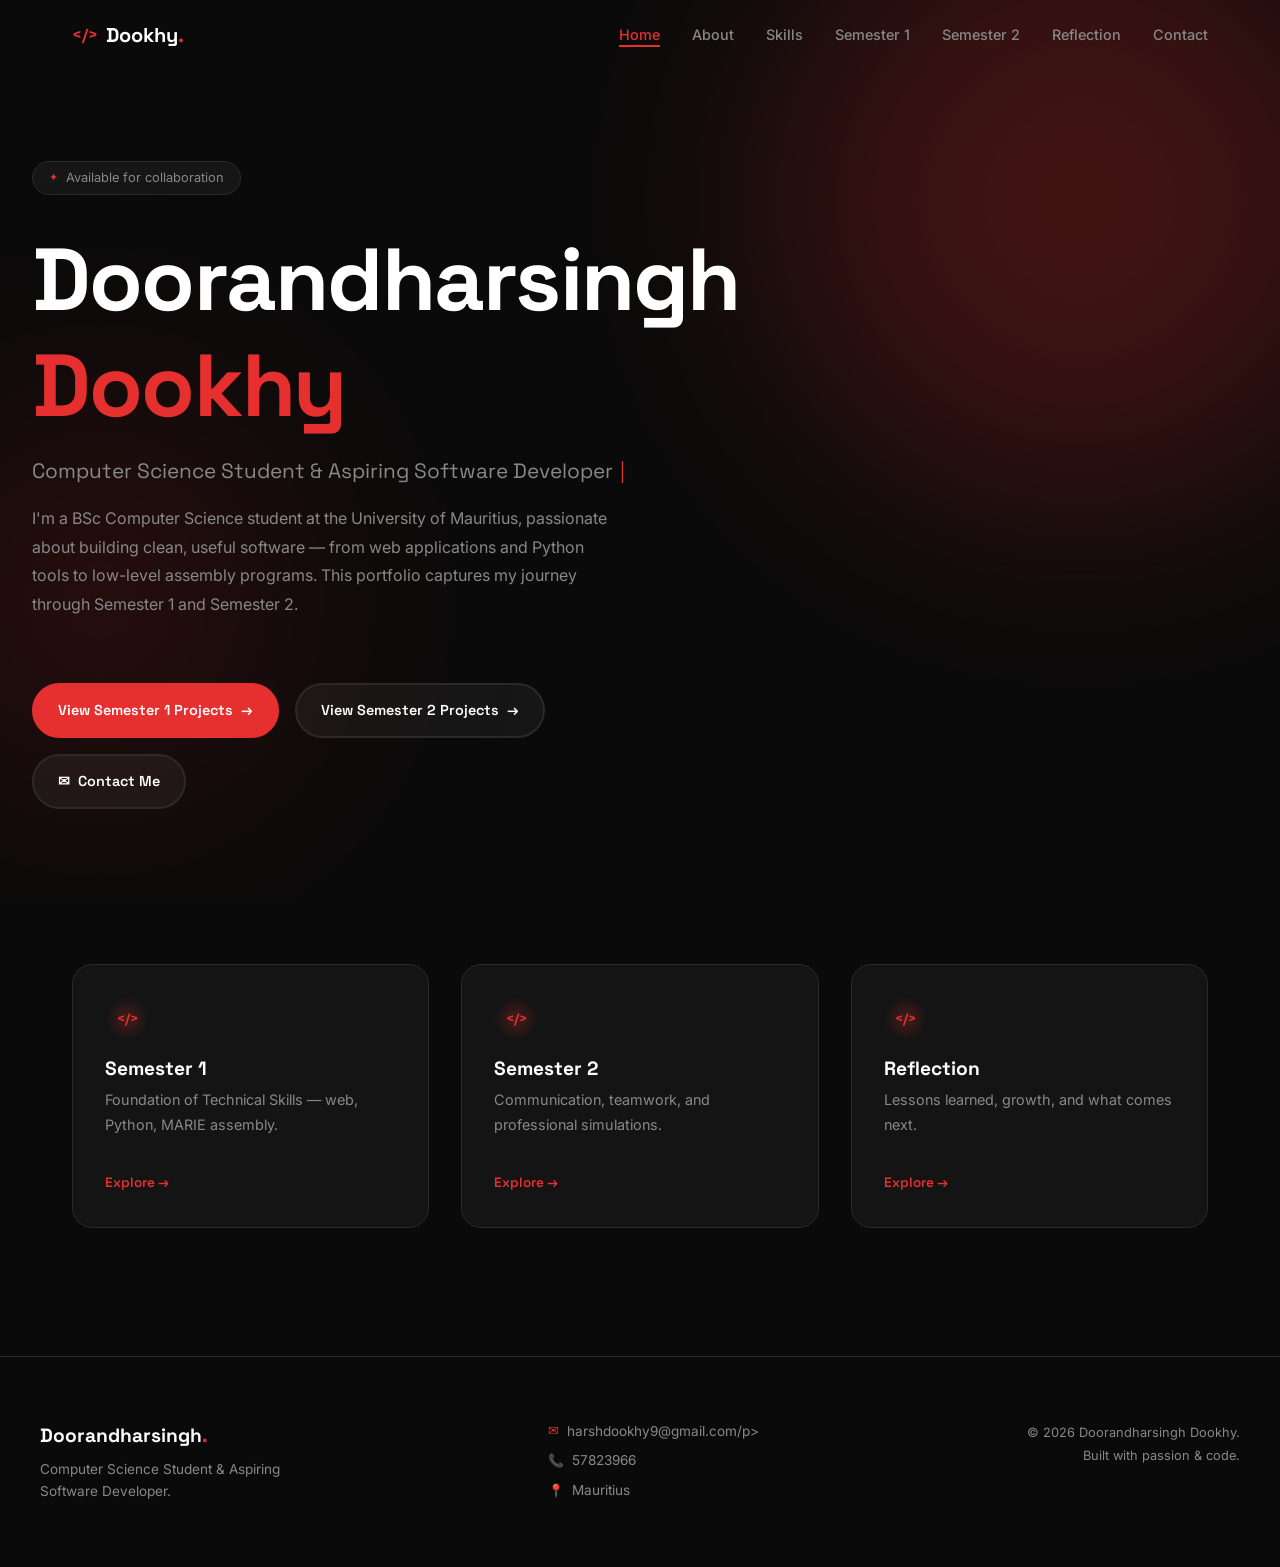
==== index.html @ b3128bc1 "First upload" ====
<!DOCTYPE html>
<!--
  ============================================================
  FILE: index.html
  PURPOSE: The homepage of Harshil Dookhy's e-portfolio.
  This is a MULTI-PAGE site — this file is only the homepage.
  Other pages (About, Skills, Semester 1, etc.) will be
  separate .html files linked from the navigation bar.

  STRUCTURE OVERVIEW:
  1. <head>       — metadata, font imports, CSS link
  2. <header>     — sticky navigation bar
  3. <main>
       ├── #hero        — big intro section with name + buttons
       └── #cards       — the 3 clickable overview cards
  4. <footer>     — contact info + copyright
  5. <script>     — links to our external JS file
  ============================================================
-->
<html lang="en">

<head>
  <!-- 
    CHARSET & VIEWPORT
    - charset="UTF-8"  → allows all characters (accents, symbols, etc.)
    - viewport meta    → makes the site scale correctly on phones/tablets
                         (without this, mobile browsers zoom way out)
  -->
  <meta charset="UTF-8" />
  <meta name="viewport" content="width=device-width, initial-scale=1.0" />

  <!-- Tab title shown in the browser tab -->
  <title>Doorandharsingh Dookhy — Portfolio</title>

  <!--
    GOOGLE FONTS
    We import two fonts:
    - "Space Grotesk"  → used for headings (techy, modern feel)
    - "Inter"          → used for body text (clean, readable)
    The `display=swap` parameter means the browser shows fallback
    text immediately, then swaps to our font when it loads (no blank flash).
  -->
  <link
    href="https://fonts.googleapis.com/css2?family=Space+Grotesk:wght@400;600;700&family=Inter:wght@400;500&display=swap"
    rel="stylesheet" />

  <!--
    EXTERNAL CSS
    All visual styling lives in style.css. Keeping it separate from HTML
    makes both files shorter and easier to maintain.
  -->
  <link rel="stylesheet" href="style.css" />
</head>

<body>

  <!-- =====================================================
    NAVIGATION BAR
    - <header> wraps the whole top bar.
    - class="scrolled" is toggled by JS when the user scrolls down,
      which adds a semi-transparent background (see style.css + script.js).
    - <nav> holds the logo on the left and menu links on the right.
    - The hamburger button (#hamburger) is hidden on desktop;
      on mobile it shows as 3 lines and opens the mobile menu.
  ====================================================== -->
  <header id="navbar">
    <nav class="nav-container">

      <!-- LOGO — clicking it returns to the homepage -->
      <a href="index.html" class="logo">
        <!-- The </> icon is written in HTML as text using a <span> -->
        <span class="logo-icon">&lt;/&gt;</span>
        <span class="logo-text">Dookhy<span class="logo-dot">.</span></span>
      </a>

      <!--
        DESKTOP MENU
        These links will navigate to other pages of the site.
        The page currently active gets class="active" so it's highlighted.
      -->
      <ul class="nav-links" id="navLinks">
        <li><a href="index.html" class="active">Home</a></li>
        <li><a href="about.html">About</a></li>
        <li><a href="skills.html">Skills</a></li>
        <li><a href="semester1.html">Semester 1</a></li>
        <li><a href="semester2.html">Semester 2</a></li>
        <li><a href="reflection.html">Reflection</a></li>
        <li><a href="contact.html">Contact</a></li>
      </ul>

      <!--
        HAMBURGER BUTTON (mobile only)
        Three <span> elements create the three horizontal lines.
        JS toggles the class "open" on this button AND on #navLinks
        to show/hide the mobile menu.
      -->
      <button class="hamburger" id="hamburger" aria-label="Toggle navigation">
        <span></span>
        <span></span>
        <span></span>
      </button>

    </nav>
  </header>
  <!-- END NAVIGATION BAR -->


  <!-- =====================================================
    MAIN CONTENT
    Everything between <main> tags is the page body.
  ====================================================== -->
  <main>

    <!-- ---------------------------------------------------
      HERO SECTION
      The "hero" is the first big section visitors see.
      It contains:
        • A small badge ("Available for collaboration")
        • The name headline
        • A subtitle
        • A short paragraph
        • Three call-to-action buttons

      Each child element has class "fade-in" which starts
      invisible and slides up on page load (see CSS keyframes).
      The "delay-N" classes stagger the animations so elements
      appear one after another instead of all at once.
    ---------------------------------------------------- -->
    <section id="hero">

      <!-- 
        ANIMATED BACKGROUND BLOBS
        These are purely decorative <div>s positioned behind the text.
        CSS animates them slowly drifting (see .blob keyframe in CSS).
        They create the glowing red ambient light effect.
      -->
      <div class="blob blob-1"></div>
      <div class="blob blob-2"></div>

      <!-- Hero content sits above the blobs (z-index) -->
      <div class="hero-content">

        <!-- BADGE — small pill-shaped label -->
        <div class="badge fade-in delay-1">
          <!-- ✦ is a decorative star character -->
          <span class="badge-icon">✦</span>
          Available for collaboration
        </div>

        <!--
          NAME HEADING
          - "Harshil" is white
          - "Dookhy" is red (class="highlight")
          This matches the design in the screenshot.
        -->
        <h1 class="hero-title fade-in delay-2">
          Doorandharsingh <span class="highlight">Dookhy</span>
        </h1>

        <!-- SUBTITLE / ROLE -->
        <p class="hero-subtitle fade-in delay-3">
          Computer Science Student &amp; Aspiring Software Developer
        </p>

        <!-- SHORT BIO PARAGRAPH -->
        <p class="hero-bio fade-in delay-4">
          I'm a BSc Computer Science student at the University of Mauritius,
          passionate about building clean, useful software — from web applications
          and Python tools to low-level assembly programs. This portfolio captures
          my journey through Semester 1 and Semester 2.
        </p>

        <!--
          CALL-TO-ACTION BUTTONS
          Three buttons side by side (wrap on small screens).
          - "btn-primary"   → red filled button
          - "btn-secondary" → dark outlined button
          They link to other pages of the site.
        -->
        <div class="hero-buttons fade-in delay-5">
          <a href="semester1.html" class="btn btn-primary">
            View Semester 1 Projects <span class="btn-arrow">→</span>
          </a>
          <a href="semester2.html" class="btn btn-secondary">
            View Semester 2 Projects <span class="btn-arrow">→</span>
          </a>
          <a href="contact.html" class="btn btn-secondary">
            <!-- ✉ is the envelope/email icon character -->
            <span class="btn-icon">✉</span> Contact Me
          </a>
        </div>

      </div>
      <!-- END .hero-content -->

    </section>
    <!-- END #hero -->


    <!-- ---------------------------------------------------
      CARDS SECTION
      Three cards displayed in a row (grid on desktop,
      stacked on mobile). Each card:
        • Has a red </> icon
        • Has a title
        • Has a short description
        • Has an "Explore →" link

      Cards have a "reveal" class. JS adds class "visible"
      when they scroll into view, triggering a fade-in
      animation (Intersection Observer pattern — see script.js).
    ---------------------------------------------------- -->
    <section id="cards">
      <div class="cards-grid">

        <!-- CARD 1: Semester 1 -->
        <article class="card reveal">
          <!-- Icon badge (the </> symbol) -->
          <div class="card-icon">
            <span>&lt;/&gt;</span>
          </div>
          <h2 class="card-title">Semester 1</h2>
          <p class="card-desc">
            Foundation of Technical Skills — web, Python, MARIE assembly.
          </p>
          <!-- Internal link to the Semester 1 page -->
          <a href="semester1.html" class="card-link">Explore →</a>
        </article>

        <!-- CARD 2: Semester 2 -->
        <article class="card reveal">
          <div class="card-icon">
            <span>&lt;/&gt;</span>
          </div>
          <h2 class="card-title">Semester 2</h2>
          <p class="card-desc">
            Communication, teamwork, and professional simulations.
          </p>
          <a href="semester2.html" class="card-link">Explore →</a>
        </article>

        <!-- CARD 3: Reflection -->
        <article class="card reveal">
          <div class="card-icon">
            <span>&lt;/&gt;</span>
          </div>
          <h2 class="card-title">Reflection</h2>
          <p class="card-desc">
            Lessons learned, growth, and what comes next.
          </p>
          <a href="reflection.html" class="card-link">Explore →</a>
        </article>

      </div>
      <!-- END .cards-grid -->
    </section>
    <!-- END #cards -->

  </main>
  <!-- END <main> -->


  <!-- =====================================================
    FOOTER
    Displayed at the bottom of every page.
    Three columns:
      1. Branding (name + tagline)
      2. Contact details (email, phone, location)
      3. Copyright notice
    On mobile these stack vertically (CSS flex-wrap).
  ====================================================== -->
  <footer id="footer">
    <div class="footer-container">

      <!-- Column 1: Branding -->
      <div class="footer-brand">
        <p class="footer-logo">Doorandharsingh<span class="logo-dot">.</span></p>
        <p class="footer-tagline">Computer Science Student &amp; Aspiring Software Developer.</p>
      </div>

      <!-- Column 2: Contact info -->
      <div class="footer-contact">
        <!-- Each item is an icon + text -->
        <p><span class="footer-icon">✉</span> harshdookhy9@gmail.com/p>
        <p><span class="footer-icon">📞</span> 57823966</p>
        <p><span class="footer-icon">📍</span> Mauritius</p>
      </div>

      <!-- Column 3: Copyright -->
      <div class="footer-copy">
        <p>© 2026 Doorandharsingh Dookhy.</p>
        <p>Built with passion &amp; code.</p>
      </div>

    </div>
  </footer>
  <!-- END FOOTER -->


  <!--
    EXTERNAL JAVASCRIPT
    Placed at the BOTTOM of <body> so the HTML loads first.
    The browser parses top-to-bottom; putting script here means
    all elements already exist when JS runs (no need for DOMContentLoaded tricks).
  -->
  <script src="script.js"></script>

</body>
</html>
---- style.css ----
/*
  ============================================================
  FILE: style.css
  PURPOSE: All visual styling for Harshil's portfolio homepage.

  TABLE OF CONTENTS
  -----------------
  1.  CSS VARIABLES (design tokens)
  2.  RESET & BASE STYLES
  3.  NAVIGATION BAR
  4.  HAMBURGER MENU (mobile)
  5.  HERO SECTION
  6.  ANIMATED BACKGROUND BLOBS
  7.  HERO CONTENT (badge, title, subtitle, bio)
  8.  HERO BUTTONS
  9.  CARDS SECTION
  10. CARD COMPONENT
  11. FOOTER
  12. ANIMATION KEYFRAMES
  13. SCROLL-REVEAL UTILITY CLASS
  14. RESPONSIVE BREAKPOINTS (tablet & mobile)
  ============================================================
*/


/* ============================================================
   1. CSS VARIABLES — "Design Tokens"
   
   CSS variables (also called custom properties) store values
   you reuse throughout the file. If you want to change the
   red accent color, you only change ONE line here instead of
   hunting through the whole file.

   Usage: color: var(--accent);
   ============================================================ */
:root {
  /* COLOR PALETTE */
  --bg:           #0a0a0a;      /* Near-black page background */
  --surface:      #141414;      /* Slightly lighter dark for cards */
  --surface-2:    #1c1c1c;      /* Even lighter for card hover */
  --border:       #2a2a2a;      /* Subtle dark border color */
  --accent:       #e63030;      /* The main red used for highlights */
  --accent-hover: #ff4444;      /* Brighter red for hover states */
  --accent-glow:  rgba(230, 48, 48, 0.15); /* Transparent red for glows */
  --text:         #f0f0f0;      /* Main body text (off-white) */
  --text-muted:   #888888;      /* Secondary / dimmer text */
  --white:        #ffffff;      /* Pure white */

  /* TYPOGRAPHY */
  --font-heading: 'Space Grotesk', sans-serif;  /* Used for titles */
  --font-body:    'Inter', sans-serif;           /* Used for paragraphs */

  /* SPACING SCALE
     Using multiples of 4px creates visual consistency.
     Instead of random pixel values, we pick from this scale. */
  --space-xs:  4px;
  --space-sm:  8px;
  --space-md:  16px;
  --space-lg:  32px;
  --space-xl:  64px;
  --space-2xl: 120px;

  /* BORDER RADIUS */
  --radius-sm:  6px;
  --radius-md:  12px;
  --radius-lg:  20px;
  --radius-pill: 999px;   /* Makes elements fully rounded (pill shape) */

  /* TRANSITIONS
     Used for smooth hover effects. Timing functions:
     - ease          → starts fast, ends slow (default)
     - cubic-bezier  → custom S-curve for bouncy feel */
  --transition: 0.3s ease;
  --transition-bounce: 0.4s cubic-bezier(0.34, 1.56, 0.64, 1);

  /* NAVBAR HEIGHT — used to offset sections so they don't hide under the fixed nav */
  --nav-height: 70px;
}


/* ============================================================
   2. RESET & BASE STYLES
   
   Browsers apply their own default styles (margins, padding,
   font sizes, etc.). A CSS reset clears these inconsistencies
   so we start from a clean slate.
   ============================================================ */

/* 
  box-sizing: border-box
  By default, padding and border ADD to an element's width.
  With border-box, padding and border are INCLUDED in the width.
  This makes layout math much more intuitive.
  
  The * selector targets EVERY element.
  The ::before and ::after targets pseudo-elements (decorative extras).
*/
*, *::before, *::after {
  box-sizing: border-box;
  margin: 0;      /* Remove default browser margins */
  padding: 0;     /* Remove default browser padding */
}

/* ROOT HTML ELEMENT
   scroll-behavior: smooth → clicking anchor links (#section) scrolls
   smoothly instead of jumping instantly. */
html {
  scroll-behavior: smooth;
}

/* BODY — the page container */
body {
  background-color: var(--bg);         /* Dark background */
  color: var(--text);                  /* Default text color */
  font-family: var(--font-body);       /* Inter for all text */
  font-size: 16px;                     /* Base font size */
  line-height: 1.6;                    /* Comfortable line spacing */
  min-height: 100vh;                   /* At least full viewport height */
  overflow-x: hidden;                  /* Prevent horizontal scroll */
}

/* LINKS — remove underline by default; we add our own styles per element */
a {
  text-decoration: none;
  color: inherit;                      /* Inherit surrounding text color */
}

/* LISTS — remove bullets/numbers */
ul, ol {
  list-style: none;
}

/* HEADINGS — use our heading font */
h1, h2, h3, h4 {
  font-family: var(--font-heading);
  line-height: 1.2;                    /* Tighter spacing for big headings */
}


/* ============================================================
   3. NAVIGATION BAR
   ============================================================ */

/* 
  The <header> is FIXED — it stays at the top even when scrolling.
  z-index: 1000 keeps it above all other content.
  
  Initially it has no background (transparent over the hero).
  JS adds class ".scrolled" to add a dark semi-transparent background
  once the user scrolls past the hero.
*/
#navbar {
  position: fixed;        /* Stays in place while scrolling */
  top: 0;
  left: 0;
  right: 0;
  z-index: 1000;          /* Stack above everything else */
  height: var(--nav-height);
  transition: background var(--transition), backdrop-filter var(--transition);
}

/*
  When JS adds class "scrolled", the navbar gets a dark blurry background.
  backdrop-filter: blur() creates the frosted-glass effect.
*/
#navbar.scrolled {
  background: rgba(10, 10, 10, 0.85);
  backdrop-filter: blur(12px);          /* Frosted glass blur */
  border-bottom: 1px solid var(--border);
}

/* 
  .nav-container is a flex row: logo left, links right.
  max-width caps the content width on very wide screens.
  margin: auto centers it.
*/
.nav-container {
  display: flex;
  align-items: center;
  justify-content: space-between;   /* Logo on left, links on right */
  max-width: 1200px;
  margin: 0 auto;
  height: 100%;
  padding: 0 var(--space-lg);       /* Horizontal padding */
}

/* LOGO LINK — flex row for icon + text side by side */
.logo {
  display: flex;
  align-items: center;
  gap: var(--space-sm);
  font-family: var(--font-heading);
  font-size: 1.25rem;
  font-weight: 700;
  color: var(--white);
}

/* The </> icon has a red color */
.logo-icon {
  color: var(--accent);
  font-size: 1rem;
}

/* The period at the end of "Harshil." is red */
.logo-dot {
  color: var(--accent);
}

/* NAV LINKS — horizontal list on desktop */
.nav-links {
  display: flex;
  align-items: center;
  gap: var(--space-lg);             /* Space between each link */
}

/* Individual nav link styles */
.nav-links a {
  font-size: 0.9rem;
  color: var(--text-muted);
  font-weight: 500;
  transition: color var(--transition);
  position: relative;               /* Needed for the underline pseudo-element */
}

/* HOVER: turn link white */
.nav-links a:hover {
  color: var(--white);
}

/* ACTIVE (current page): turn red */
.nav-links a.active {
  color: var(--accent);
}

/*
  Animated underline on hover:
  ::after creates a pseudo-element (invisible extra element after the link).
  We animate its width from 0% to 100% on hover, creating a sliding underline.
*/
.nav-links a::after {
  content: '';                /* Required for pseudo-elements to show */
  position: absolute;
  bottom: -4px;
  left: 0;
  width: 0%;                 /* Start invisible (0 width) */
  height: 2px;
  background: var(--accent);
  transition: width var(--transition);
}

/* On hover, expand the underline to full width */
.nav-links a:hover::after,
.nav-links a.active::after {
  width: 100%;
}


/* ============================================================
   4. HAMBURGER MENU (mobile only)
   
   The hamburger button is 3 stacked lines.
   Hidden on desktop, shown on mobile via media query.
   JS toggles class "open" to animate it into an X.
   ============================================================ */
.hamburger {
  display: none;                  /* Hidden on desktop */
  flex-direction: column;
  gap: 5px;
  cursor: pointer;
  background: none;
  border: none;
  padding: var(--space-xs);
}

/* Each horizontal line of the hamburger */
.hamburger span {
  display: block;
  width: 24px;
  height: 2px;
  background: var(--white);
  border-radius: var(--radius-pill);
  transition: transform 0.3s ease, opacity 0.3s ease;
}

/*
  When .open is added by JS, animate the 3 lines into an X:
  - Line 1 rotates 45 degrees downward
  - Line 2 fades out (middle line)
  - Line 3 rotates -45 degrees upward
  
  nth-child() targets specific children:
  :nth-child(1) = first <span> inside .hamburger
*/
.hamburger.open span:nth-child(1) {
  transform: translateY(7px) rotate(45deg);
}
.hamburger.open span:nth-child(2) {
  opacity: 0;
}
.hamburger.open span:nth-child(3) {
  transform: translateY(-7px) rotate(-45deg);
}


/* ============================================================
   5. HERO SECTION

   The full-screen intro section.
   position: relative so the blobs (position: absolute) are
   positioned relative to this section, not the whole page.
   ============================================================ */
#hero {
  position: relative;
  min-height: 100vh;                /* At least full viewport height */
  display: flex;
  align-items: center;              /* Vertically center the content */
  padding-top: var(--nav-height);   /* Don't hide behind the fixed navbar */
  overflow: hidden;                 /* Clip the blobs that go outside */
}


/* ============================================================
   6. ANIMATED BACKGROUND BLOBS
   
   Two large blurred circles that create the ambient red glow.
   They are positioned absolutely behind the text.
   filter: blur() makes them soft and diffuse.
   ============================================================ */
.blob {
  position: absolute;
  border-radius: 50%;               /* Perfect circle */
  filter: blur(120px);              /* Heavy blur for soft glow */
  opacity: 0.25;                    /* Semi-transparent so text is readable */
  pointer-events: none;             /* Clicks pass through — not interactive */
  animation: blobDrift 8s ease-in-out infinite alternate;
}

/* BLOB 1 — larger, upper-right area */
.blob-1 {
  width: 600px;
  height: 600px;
  background: var(--accent);        /* Red color */
  top: -100px;
  right: -100px;
  animation-delay: 0s;
}

/* BLOB 2 — smaller, lower-left area, slightly different drift timing */
.blob-2 {
  width: 400px;
  height: 400px;
  background: #8b1a1a;              /* Darker red */
  bottom: 100px;
  left: -100px;
  animation-delay: -4s;             /* Start halfway through the animation */
}


/* ============================================================
   7. HERO CONTENT
   ============================================================ */

/* 
  .hero-content sits on top of the blobs (z-index: 1).
  max-width limits line length for readability.
*/
.hero-content {
  position: relative;
  z-index: 1;                       /* Above the blobs (which have no z-index = 0) */
  max-width: 720px;
  padding: var(--space-xl) var(--space-lg);
}

/* BADGE — the "✦ Available for collaboration" pill */
.badge {
  display: inline-flex;
  align-items: center;
  gap: var(--space-sm);
  background: rgba(255, 255, 255, 0.05);  /* Very subtle light tint */
  border: 1px solid var(--border);
  border-radius: var(--radius-pill);
  padding: 6px 16px;
  font-size: 0.8rem;
  color: var(--text-muted);
  margin-bottom: var(--space-lg);
}

/* The star icon inside the badge */
.badge-icon {
  color: var(--accent);
  font-size: 0.7rem;
  /* Spin animation: rotates continuously */
  animation: spin 4s linear infinite;
}

/* HERO TITLE — the "Harshil Dookhy" heading */
.hero-title {
  font-size: clamp(2.5rem, 7vw, 5.5rem);
  /*
    clamp(min, preferred, max)
    Font size grows with viewport width (7vw) but
    never smaller than 2.5rem or bigger than 5.5rem.
    This handles all screen sizes automatically!
  */
  font-weight: 700;
  color: var(--white);
  margin-bottom: var(--space-md);
  letter-spacing: -0.02em;         /* Slightly tighter tracking for headings */
}

/* "Dookhy" in red */
.highlight {
  color: var(--accent);
}

/* SUBTITLE — "Computer Science Student..." */
.hero-subtitle {
  font-size: clamp(1rem, 2.5vw, 1.3rem);
  color: var(--text-muted);
  margin-bottom: var(--space-md);
  font-family: var(--font-heading);
  font-weight: 400;
}

/* BIO PARAGRAPH */
.hero-bio {
  font-size: 1rem;
  color: var(--text-muted);
  line-height: 1.8;
  margin-bottom: var(--space-xl);
  max-width: 580px;
}


/* ============================================================
   8. HERO BUTTONS
   ============================================================ */

/* Button row — wraps to next line on small screens */
.hero-buttons {
  display: flex;
  flex-wrap: wrap;    /* Stack buttons on mobile instead of overflowing */
  gap: var(--space-md);
}

/* BASE BUTTON STYLES — shared by all buttons */
.btn {
  display: inline-flex;
  align-items: center;
  gap: var(--space-sm);
  padding: 14px 24px;
  border-radius: var(--radius-pill);    /* Fully rounded = pill shape */
  font-size: 0.9rem;
  font-weight: 600;
  font-family: var(--font-heading);
  cursor: pointer;
  border: 2px solid transparent;
  transition: transform var(--transition-bounce),
              background var(--transition),
              box-shadow var(--transition);
}

/* HOVER effect: slightly lift the button */
.btn:hover {
  transform: translateY(-2px);
}

/* PRIMARY BUTTON — red filled */
.btn-primary {
  background: var(--accent);
  color: var(--white);
  border-color: var(--accent);
}

/* Primary hover: brighter red + glow shadow */
.btn-primary:hover {
  background: var(--accent-hover);
  box-shadow: 0 8px 25px rgba(230, 48, 48, 0.4);
}

/* SECONDARY BUTTON — dark with border */
.btn-secondary {
  background: rgba(255, 255, 255, 0.05);
  color: var(--white);
  border-color: var(--border);
}

/* Secondary hover: slightly brighter background + white border */
.btn-secondary:hover {
  background: rgba(255, 255, 255, 0.1);
  border-color: rgba(255, 255, 255, 0.3);
}

/* Arrow in buttons — gets a subtle slide-right on hover */
.btn-arrow {
  transition: transform var(--transition);
}

.btn:hover .btn-arrow {
  transform: translateX(4px);       /* Slides right 4px on hover */
}


/* ============================================================
   9. CARDS SECTION
   ============================================================ */
#cards {
  padding: var(--space-xl) var(--space-lg);
  max-width: 1200px;
  margin: 0 auto;
}

/* 
  CSS GRID with 3 equal columns.
  gap adds spacing between each card.
  On smaller screens (see media queries below), this
  switches to 1 or 2 columns.
*/
.cards-grid {
  display: grid;
  grid-template-columns: repeat(3, 1fr);
  gap: var(--space-lg);
}


/* ============================================================
   10. CARD COMPONENT
   ============================================================ */

/* BASE CARD */
.card {
  background: var(--surface);
  border: 1px solid var(--border);
  border-radius: var(--radius-lg);
  padding: var(--space-lg);
  /* Smooth transitions for hover effects */
  transition: transform var(--transition),
              border-color var(--transition),
              background var(--transition),
              box-shadow var(--transition);
  cursor: pointer;
}

/* CARD HOVER — lift it up and glow the border */
.card:hover {
  transform: translateY(-6px);
  border-color: var(--accent);
  background: var(--surface-2);
  box-shadow: 0 12px 40px rgba(230, 48, 48, 0.15);  /* Soft red glow */
}

/* 
  CARD ICON — the red </> badge
  Uses a radial gradient background for a subtle glow behind it.
*/
.card-icon {
  width: 44px;
  height: 44px;
  background: radial-gradient(circle, rgba(230, 48, 48, 0.25) 0%, transparent 70%);
  border-radius: var(--radius-md);
  display: flex;
  align-items: center;
  justify-content: center;
  margin-bottom: var(--space-md);
  font-family: var(--font-heading);
  font-size: 0.85rem;
  font-weight: 700;
  color: var(--accent);
}

/* CARD TITLE */
.card-title {
  font-size: 1.2rem;
  font-weight: 700;
  color: var(--white);
  margin-bottom: var(--space-sm);
}

/* CARD DESCRIPTION */
.card-desc {
  font-size: 0.9rem;
  color: var(--text-muted);
  line-height: 1.7;
  margin-bottom: var(--space-lg);
}

/* "Explore →" link in red, turns brighter on hover */
.card-link {
  font-size: 0.85rem;
  font-weight: 600;
  color: var(--accent);
  font-family: var(--font-heading);
  transition: color var(--transition), letter-spacing var(--transition);
}

.card-link:hover {
  color: var(--accent-hover);
  letter-spacing: 0.05em;           /* Subtle spacing increase on hover */
}


/* ============================================================
   11. FOOTER
   ============================================================ */
#footer {
  border-top: 1px solid var(--border);
  padding: var(--space-xl) var(--space-lg);
  margin-top: var(--space-xl);
}

/* Three-column layout using flexbox */
.footer-container {
  max-width: 1200px;
  margin: 0 auto;
  display: flex;
  justify-content: space-between;
  flex-wrap: wrap;                  /* Wrap to next line on small screens */
  gap: var(--space-xl);
}

/* Footer logo text */
.footer-logo {
  font-family: var(--font-heading);
  font-size: 1.2rem;
  font-weight: 700;
  color: var(--white);
  margin-bottom: var(--space-sm);
}

/* Footer tagline under logo */
.footer-tagline {
  font-size: 0.85rem;
  color: var(--text-muted);
  max-width: 240px;
  line-height: 1.6;
}

/* Footer contact details */
.footer-contact {
  display: flex;
  flex-direction: column;
  gap: var(--space-sm);
}

/* Each contact line */
.footer-contact p {
  font-size: 0.85rem;
  color: var(--text-muted);
  display: flex;
  align-items: center;
  gap: var(--space-sm);
}

/* Icon in each contact line */
.footer-icon {
  font-size: 0.8rem;
  color: var(--accent);
}

/* Copyright column */
.footer-copy {
  text-align: right;
}

.footer-copy p {
  font-size: 0.8rem;
  color: var(--text-muted);
  line-height: 1.8;
}


/* ============================================================
   12. ANIMATION KEYFRAMES
   
   @keyframes define named animations that can be applied
   to elements using the `animation` property.
   ============================================================ */

/*
  FADE IN — elements start transparent and 30px below,
  then animate to fully visible at their normal position.
  Used for hero content (badge, title, bio, buttons).
*/
@keyframes fadeInUp {
  from {
    opacity: 0;
    transform: translateY(30px);    /* Start 30px below */
  }
  to {
    opacity: 1;
    transform: translateY(0);       /* End at normal position */
  }
}

/*
  BLOB DRIFT — the background blobs slowly float around.
  alternate in the animation property makes them reverse
  direction, creating a breathing/floating effect.
*/
@keyframes blobDrift {
  from {
    transform: translate(0, 0) scale(1);
  }
  to {
    transform: translate(30px, -30px) scale(1.05);
  }
}

/*
  SPIN — used for the star icon in the badge.
  Rotates continuously 360 degrees.
*/
@keyframes spin {
  from { transform: rotate(0deg); }
  to   { transform: rotate(360deg); }
}


/* ============================================================
   13. SCROLL-REVEAL UTILITY CLASSES
   
   Elements with class "reveal" start invisible and off-screen.
   JavaScript (Intersection Observer) adds class "visible"
   when the element enters the viewport, triggering the animation.

   This creates the "elements animate in when you scroll to them" effect.
   ============================================================ */

/* Start state: invisible and 40px below */
.reveal {
  opacity: 0;
  transform: translateY(40px);
  transition: opacity 0.7s ease, transform 0.7s ease;
}

/* End state: fully visible at normal position */
.reveal.visible {
  opacity: 1;
  transform: translateY(0);
}

/*
  STAGGER: each card gets a slightly longer delay so they
  animate in one after another, not all at once.
  nth-child() selects the Nth element inside a parent.
*/
.cards-grid .card:nth-child(2).visible {
  transition-delay: 0.15s;
}
.cards-grid .card:nth-child(3).visible {
  transition-delay: 0.3s;
}


/* ============================================================
   14. FADE-IN CLASSES FOR HERO
   
   Applied directly in HTML — these elements animate on page load.
   Each .delay-N class adds a longer animation-delay so they
   appear one after another.
   ============================================================ */

/* All hero elements start invisible */
.fade-in {
  opacity: 0;
  animation: fadeInUp 0.8s ease forwards;
  /* 
    forwards = keep the final state (opacity: 1) after animation ends.
    Without this, the element would snap back to invisible!
  */
}

/* Staggered delays — each class delays a bit more */
.delay-1 { animation-delay: 0.1s; }
.delay-2 { animation-delay: 0.3s; }
.delay-3 { animation-delay: 0.5s; }
.delay-4 { animation-delay: 0.7s; }
.delay-5 { animation-delay: 0.9s; }


/* ============================================================
   RESPONSIVE BREAKPOINTS
   
   @media queries apply styles ONLY when the screen is at or
   below a certain width. We use two breakpoints:
   
   - 900px  → tablet (2-column grid)
   - 600px  → mobile phone (1-column, hamburger menu, etc.)
   ============================================================ */

/* TABLET — screens up to 900px wide */
@media (max-width: 900px) {

  /* Switch 3 columns to 2 columns for cards */
  .cards-grid {
    grid-template-columns: repeat(2, 1fr);
  }

  /* Reduce top section spacing */
  .hero-content {
    padding: var(--space-lg);
  }
}


/* MOBILE — screens up to 600px wide */
@media (max-width: 600px) {

  /* SHOW the hamburger button on mobile */
  .hamburger {
    display: flex;
  }

  /* 
    MOBILE NAVIGATION MENU
    Hide the nav links by default on mobile.
    When JS adds class "open", we'll show it (see below).

    Position it absolutely below the navbar.
    Full width. Stacked vertically (flex-direction: column).
  */
  .nav-links {
    display: none;                /* Hidden by default */
    flex-direction: column;
    position: absolute;
    top: var(--nav-height);
    left: 0;
    right: 0;
    background: rgba(10, 10, 10, 0.97);
    backdrop-filter: blur(12px);
    padding: var(--space-lg);
    gap: var(--space-lg);
    border-bottom: 1px solid var(--border);
    z-index: 999;
  }

  /* When JS adds class "open" to the <ul>, show the mobile menu */
  .nav-links.open {
    display: flex;
  }

  /* 1 column for cards on mobile */
  .cards-grid {
    grid-template-columns: 1fr;
  }

  /* Stack footer columns vertically */
  .footer-container {
    flex-direction: column;
    gap: var(--space-lg);
  }

  /* Left-align footer copyright on mobile */
  .footer-copy {
    text-align: left;
  }

  /* Make hero buttons stack vertically on very small screens */
  .hero-buttons {
    flex-direction: column;
  }

  /* Full-width buttons on mobile */
  .btn {
    justify-content: center;
    width: 100%;
  }
}


/* ============================================================
   *** NEW STYLES FOR INNER PAGES ***
   Everything below this line is used by about.html,
   skills.html, semester1.html, semester2.html,
   reflection.html, and contact.html.
   ============================================================ */


/* ============================================================
   PAGE CONTENT WRAPPER
   Every inner page <main> has class="page-content".
   padding-top pushes the content down so nothing hides
   behind the fixed navbar (which is 70px tall).
   ============================================================ */
.page-content {
  padding-top: var(--nav-height);  /* 70px — matches navbar height */
  min-height: 100vh;               /* Page fills at least the full screen */
}


/* ============================================================
   PAGE HEADER
   The top section of every inner page.
   Contains: red label + big title + subtitle.
   Used by: About, Skills, Semester 1, Semester 2, Reflection, Contact
   ============================================================ */
.page-header {
  max-width: 1200px;
  margin: 0 auto;
  padding: var(--space-xl) var(--space-xl) var(--space-lg);
}

/* Small red uppercase label above the title e.g. "ABOUT ME" */
.page-label {
  font-size: 0.75rem;
  font-weight: 700;
  letter-spacing: 0.15em;        /* Wide letter spacing for uppercase labels */
  text-transform: uppercase;
  color: var(--accent);
  margin-bottom: var(--space-sm);
}

/* The big page heading */
.page-title {
  font-size: clamp(1.8rem, 4vw, 3rem);
  /*
    clamp(min, preferred, max):
    - Never smaller than 1.8rem
    - Scales with viewport (4vw)
    - Never bigger than 3rem
  */
  font-weight: 700;
  color: var(--white);
  margin-bottom: var(--space-sm);
  max-width: 700px;             /* Limit width so long titles don't stretch too wide */
}

/* The grey subtitle line below the title */
.page-subtitle {
  font-size: 1rem;
  color: var(--text-muted);
  max-width: 600px;
  line-height: 1.7;
}


/* ============================================================
   INFO CARDS — 3-column grid
   Used by: About page (Education, Career Goals, Passion)
            Reflection page (Key Lessons, Looking Ahead)
   ============================================================ */
.info-cards-section {
  max-width: 1200px;
  margin: 0 auto;
  padding: 0 var(--space-xl) var(--space-xl);
}

/* The 3-column grid container */
.info-cards {
  display: grid;
  grid-template-columns: repeat(3, 1fr);  /* 3 equal columns */
  gap: var(--space-lg);
}

/* Individual info card */
.info-card {
  background: var(--surface);
  border: 1px solid var(--border);
  border-radius: var(--radius-lg);
  padding: var(--space-lg);
  transition: border-color var(--transition), transform var(--transition);
}

/* Hover: red border + slight lift */
.info-card:hover {
  border-color: var(--accent);
  transform: translateY(-4px);
}

/* The emoji icon at the top of each card */
.info-card-icon {
  font-size: 1.5rem;
  margin-bottom: var(--space-md);
  /* No special CSS needed — emoji renders naturally */
}

/* Card title e.g. "Education" */
.info-card-title {
  font-size: 1rem;
  font-weight: 600;
  color: var(--white);
  margin-bottom: var(--space-sm);
}

/* Card description text */
.info-card-desc {
  font-size: 0.88rem;
  color: var(--text-muted);
  line-height: 1.7;
}


/* ============================================================
   ABOUT BIO — centred text column
   Used by: About page (My Background section)
            Reflection page (Written Reflection section)
   ============================================================ */
.about-bio {
  max-width: 680px;       /* Narrower than the cards — better reading width */
  margin: 0 auto;
  padding: 0 var(--space-xl) var(--space-xl);
}

/* Section heading e.g. "My background" */
.about-bio-heading {
  font-size: 1.5rem;
  font-weight: 600;
  color: var(--white);
  margin-bottom: var(--space-lg);
}

/* Each paragraph in the bio */
.about-bio p {
  color: var(--text-muted);
  line-height: 1.85;             /* Generous line height for long reading */
  margin-bottom: var(--space-md);
}

/*
  PULL QUOTE — <blockquote class="reflection-quote">
  A highlighted quote that stands out from the body text.
  border-left: the red vertical line on the left side.
*/
.reflection-quote {
  border-left: 3px solid var(--accent);
  padding-left: var(--space-lg);
  margin: var(--space-lg) 0;
  font-size: 1.05rem;
  font-style: italic;
  color: var(--text);             /* Brighter than muted text */
  line-height: 1.7;
}


/* ============================================================
   LOOKING AHEAD — Reflection page closing section
   ============================================================ */
.looking-ahead {
  max-width: 1200px;
  margin: 0 auto;
  padding: 0 var(--space-xl) var(--space-2xl);
}

.looking-ahead-inner {
  background: var(--surface);
  border: 1px solid var(--border);
  border-radius: var(--radius-lg);
  padding: var(--space-xl);
}

/* Heading inside looking-ahead card */
.looking-ahead-title {
  font-size: 1.5rem;
  font-weight: 600;
  color: var(--white);
  margin-bottom: var(--space-lg);
}

/* 
  The .info-cards grid inside .looking-ahead-inner inherits
  all styles from above — no new CSS needed for the 3 goal cards.
*/


/* ============================================================
   SKILLS PAGE LAYOUT
   2-column grid: large left card, stacked right cards
   ============================================================ */
.skills-section {
  max-width: 1200px;
  margin: 0 auto;
  padding: 0 var(--space-xl) var(--space-2xl);
}

/* The 2-column grid */
.skills-layout {
  display: grid;
  grid-template-columns: 1.2fr 1fr;
  /*
    1.2fr 1fr means:
    - Left column gets 1.2 fractions of space
    - Right column gets 1 fraction
    So left is slightly wider than right.
  */
  gap: var(--space-lg);
  align-items: start;            /* Cards don't stretch to match each other's height */
}

/* Right column: stacks the 3 smaller cards vertically */
.skills-right {
  display: flex;
  flex-direction: column;
  gap: var(--space-lg);
}

/* Individual skill card (large left card + smaller right cards) */
.skill-card {
  background: var(--surface);
  border: 1px solid var(--border);
  border-radius: var(--radius-lg);
  padding: var(--space-lg);
}

/* Card header row: icon + title side by side */
.skill-card-header {
  display: flex;
  align-items: center;
  gap: var(--space-sm);
  margin-bottom: var(--space-sm);
}

/* The emoji icon */
.skill-card-icon {
  font-size: 1.2rem;
  color: var(--accent);
}

/* Card title e.g. "Technical Skills" */
.skill-card-title {
  font-size: 1rem;
  font-weight: 600;
  color: var(--white);
}

/* Small note under the title */
.skill-card-note {
  font-size: 0.78rem;
  color: var(--text-muted);
  margin-bottom: var(--space-lg);
}

/* One skill row: name + percentage + bar */
.skill-item {
  margin-bottom: var(--space-md);
}

/* Row above the bar: name on left, % on right */
.skill-header {
  display: flex;
  justify-content: space-between;  /* Name pushes left, % pushes right */
  align-items: center;
  margin-bottom: 6px;
}

/* Skill name e.g. "HTML" */
.skill-name {
  font-size: 0.88rem;
  font-weight: 600;
  color: var(--text);
}

/* Percentage label e.g. "65%" */
.skill-percent {
  font-size: 0.8rem;
  color: var(--text-muted);
}

/*
  THE PROGRESS BAR TRACK
  The grey background track the red fill sits inside.
  overflow: hidden clips the red fill so it doesn't
  spill outside the rounded corners.
*/
.skill-bar {
  background: var(--border);
  border-radius: var(--radius-pill);
  height: 6px;
  overflow: hidden;
}

/*
  THE RED FILL
  Starts at width: 0% (invisible).
  When JS adds class "animated", CSS transitions it to --target-width.
  --target-width is set directly in the HTML via style="--target-width: 65%".

  transition: width 1.2s ease
  → the fill smoothly grows over 1.2 seconds.
*/
.skill-fill {
  height: 100%;
  width: 0%;                           /* Start invisible */
  background: var(--accent);
  border-radius: var(--radius-pill);
  transition: width 1.2s ease;
}

/* When JS adds this class, animate to the target width */
.skill-fill.animated {
  width: var(--target-width);          /* Uses the CSS variable set in HTML */
}


/* ============================================================
   TAGS — pill-shaped chips for technologies, skills, tools
   Used by: Skills page, Semester 1, Semester 2
   ============================================================ */

/* Container that wraps the tag chips — flex with wrapping */
.tags {
  display: flex;
  flex-wrap: wrap;                     /* Chips wrap to next line if too many */
  gap: var(--space-sm);
  margin-top: var(--space-sm);
}

/* Individual tag chip */
.tag {
  display: inline-block;
  background: transparent;
  border: 1px solid var(--border);
  border-radius: var(--radius-pill);
  padding: 4px 14px;
  font-size: 0.78rem;
  color: var(--text-muted);
  transition: border-color var(--transition), color var(--transition);
}

/* Hover: tag gets a red border and white text */
.tag:hover {
  border-color: var(--accent);
  color: var(--text);
}

/* Certification card — title and institution */
.cert-title {
  font-size: 1rem;
  font-weight: 600;
  color: var(--white);
  margin-top: var(--space-sm);
  margin-bottom: 4px;
}

.cert-sub {
  font-size: 0.82rem;
  color: var(--text-muted);
}


/* ============================================================
   PROJECT CARDS — Semester 1 & 2
   ============================================================ */
.projects-section {
  max-width: 1200px;
  margin: 0 auto;
  padding: 0 var(--space-xl) var(--space-2xl);
}

/* 2-column grid for project cards */
.projects-grid {
  display: grid;
  grid-template-columns: repeat(2, 1fr);
  gap: var(--space-lg);
}

/*
  WIDE CARD — spans both columns.
  Used for the 5th card on Semester 2 so it fills the row.
  grid-column: 1 / -1 means "start at column 1, end at the last column".
*/
.project-card--wide {
  grid-column: 1 / -1;
}

/* Individual project card */
.project-card {
  background: var(--surface);
  border: 1px solid var(--border);
  border-radius: var(--radius-lg);
  padding: var(--space-lg);
  transition: border-color var(--transition), transform var(--transition);
  display: flex;
  flex-direction: column;             /* Stack children vertically */
}

/* Hover: red border + lift */
.project-card:hover {
  border-color: var(--accent);
  transform: translateY(-4px);
}

/* Header row: icon + title side by side */
.project-card-header {
  display: flex;
  align-items: center;
  gap: var(--space-sm);
  margin-bottom: var(--space-md);
}

/* The emoji icon */
.project-icon {
  font-size: 1.3rem;
  color: var(--accent);
  flex-shrink: 0;                     /* Don't shrink if title is long */
}

/* Project title */
.project-title {
  font-size: 1rem;
  font-weight: 600;
  color: var(--white);
  line-height: 1.3;
}

/* Description paragraph */
.project-desc {
  font-size: 0.87rem;
  color: var(--text-muted);
  line-height: 1.7;
  margin-bottom: var(--space-md);
  flex: 1;                            /* Takes up remaining space — pushes demo to bottom */
}

/*
  SECTION LABELS — "TECHNOLOGIES", "SKILLS GAINED", "DEMO"
  These are the small red uppercase labels inside each card.
*/
.project-section-label {
  font-size: 0.65rem;
  font-weight: 700;
  letter-spacing: 0.12em;
  text-transform: uppercase;
  color: var(--accent);
  margin-top: var(--space-md);
  margin-bottom: 6px;
}

/* Demo area at the bottom of a card */
.demo-section {
  margin-top: auto;                   /* Pushes to the bottom of the card */
  padding-top: var(--space-sm);
  border-top: 1px solid var(--border);
}

/* Demo link — red text, underlines on hover */
.demo-link {
  display: inline-flex;
  align-items: center;
  gap: 6px;
  font-size: 0.82rem;
  font-weight: 600;
  color: var(--accent);
  font-family: var(--font-heading);
  transition: color var(--transition), gap var(--transition);
}

.demo-link:hover {
  color: var(--accent-hover);
  gap: 10px;                          /* Arrow slides right slightly on hover */
}

/* Demo link styled as a filled red button */
.demo-link-btn {
  background: var(--accent);
  color: var(--white);
  padding: 8px 16px;
  border-radius: var(--radius-pill);
  margin-top: var(--space-sm);
  transition: background var(--transition), transform var(--transition);
}

.demo-link-btn:hover {
  background: var(--accent-hover);
  color: var(--white);
  transform: translateY(-2px);
  gap: 6px;
}


/* ============================================================
   CONTACT PAGE
   ============================================================ */
.contact-section {
  max-width: 1000px;
  margin: 0 auto;
  padding: 0 var(--space-xl) var(--space-2xl);
}

/* 2-column layout: info left, form right */
.contact-layout {
  display: grid;
  grid-template-columns: 1fr 1.4fr;
  /*
    The form column (right) is slightly wider than the info column (left).
    1fr vs 1.4fr gives roughly 42% / 58% split.
  */
  gap: var(--space-xl);
  align-items: start;
}

/* Left column — stacks the 3 info cards vertically */
.contact-info-col {
  display: flex;
  flex-direction: column;
  gap: var(--space-md);
}

/* Individual info card (email, phone, location) */
.contact-info-card {
  background: var(--surface);
  border: 1px solid var(--border);
  border-radius: var(--radius-md);
  padding: var(--space-md) var(--space-lg);
  display: flex;
  align-items: center;
  gap: var(--space-md);
  transition: border-color var(--transition);
}

.contact-info-card:hover {
  border-color: var(--accent);
}

/* The red square icon holder */
.contact-info-icon {
  width: 40px;
  height: 40px;
  background: rgba(230, 48, 48, 0.12);  /* Very faint red background */
  color: var(--accent);
  border-radius: var(--radius-sm);
  display: flex;
  align-items: center;
  justify-content: center;
  font-size: 1rem;
  flex-shrink: 0;
}

/* Text block to the right of the icon */
.contact-info-text {
  display: flex;
  flex-direction: column;
  gap: 2px;
}

/* Small grey label e.g. "EMAIL" */
.contact-info-label {
  font-size: 0.65rem;
  font-weight: 700;
  letter-spacing: 0.1em;
  text-transform: uppercase;
  color: var(--text-muted);
}

/* The actual value e.g. "harshdookhy9@gmail.com" */
.contact-info-value {
  font-size: 0.9rem;
  font-weight: 600;
  color: var(--text);
  transition: color var(--transition);
}

/* If it's a link (<a>), make it turn red on hover */
a.contact-info-value:hover {
  color: var(--accent);
}


/* FORM CARD — wraps the right column */
.contact-form-card {
  background: var(--surface);
  border: 1px solid var(--border);
  border-radius: var(--radius-lg);
  padding: var(--space-lg);
}

/*
  FORM GROUP — wrapper for each label + input pair.
  margin-bottom separates each field from the next.
*/
.form-group {
  margin-bottom: var(--space-md);
}

/* Label above each input field */
.form-group label {
  display: block;                      /* Makes label sit on its own line */
  font-size: 0.82rem;
  font-weight: 500;
  color: var(--text-muted);
  margin-bottom: 6px;
}

/* Shared styles for input and textarea */
.form-group input,
.form-group textarea {
  width: 100%;
  background: var(--bg);               /* Darker than the card background */
  border: 1px solid var(--border);
  border-radius: var(--radius-sm);
  padding: 12px var(--space-md);
  color: var(--text);
  font-family: var(--font-body);
  font-size: 0.88rem;
  outline: none;                       /* Remove browser default blue outline */
  transition: border-color var(--transition);
}

/* When user clicks into a field — red border appears */
.form-group input:focus,
.form-group textarea:focus {
  border-color: var(--accent);
}

/* Textarea-specific: allow vertical resize only, set min height */
.form-group textarea {
  resize: vertical;
  min-height: 120px;
  line-height: 1.6;
}

/* Full-width button — makes the submit button span the full card width */
.btn-full {
  width: 100%;
  justify-content: center;
}


/* ============================================================
   FORM SUCCESS MESSAGE
   Hidden by default (style="display: none" in HTML).
   JS removes that and shows this block after submission.
   ============================================================ */
.form-success {
  text-align: center;
  padding: var(--space-xl) var(--space-lg);
}

/* The green checkmark circle */
.form-success-icon {
  width: 56px;
  height: 56px;
  background: rgba(63, 185, 80, 0.15);  /* Light green */
  color: #3fb950;                         /* Green text */
  border-radius: 50%;
  display: flex;
  align-items: center;
  justify-content: center;
  font-size: 1.5rem;
  font-weight: 700;
  margin: 0 auto var(--space-md);
}

.form-success h3 {
  font-size: 1.2rem;
  color: var(--white);
  margin-bottom: var(--space-sm);
}

.form-success p {
  font-size: 0.88rem;
  color: var(--text-muted);
}


/* ============================================================
   RESPONSIVE — NEW PAGE COMPONENTS
   Adjustments for tablet (900px) and mobile (600px)
   ============================================================ */

@media (max-width: 900px) {

  /* Page header: less padding on tablet */
  .page-header {
    padding: var(--space-lg) var(--space-lg) var(--space-md);
  }

  /* Info cards: switch from 3 columns to 1 column */
  .info-cards {
    grid-template-columns: 1fr;
  }
  .info-cards-section {
    padding: 0 var(--space-lg) var(--space-lg);
  }

  /* About bio: reduce padding */
  .about-bio {
    padding: 0 var(--space-lg) var(--space-lg);
  }

  /* Skills: switch to single column */
  .skills-layout {
    grid-template-columns: 1fr;
  }
  .skills-section {
    padding: 0 var(--space-lg) var(--space-lg);
  }

  /* Projects: switch to single column */
  .projects-grid {
    grid-template-columns: 1fr;
  }
  /* Wide card: no longer needs to span 2 cols (only 1 col now) */
  .project-card--wide {
    grid-column: auto;
  }
  .projects-section {
    padding: 0 var(--space-lg) var(--space-lg);
  }

  /* Contact: stack columns vertically */
  .contact-layout {
    grid-template-columns: 1fr;
  }
  .contact-section {
    padding: 0 var(--space-lg) var(--space-lg);
  }

  /* Looking ahead: reduce padding */
  .looking-ahead {
    padding: 0 var(--space-lg) var(--space-lg);
  }
}

@media (max-width: 600px) {

  /* Even less padding on phones */
  .page-header {
    padding: var(--space-lg) var(--space-md) var(--space-md);
  }

  .info-cards-section,
  .about-bio,
  .skills-section,
  .projects-section,
  .contact-section,
  .looking-ahead {
    padding-left: var(--space-md);
    padding-right: var(--space-md);
  }
}
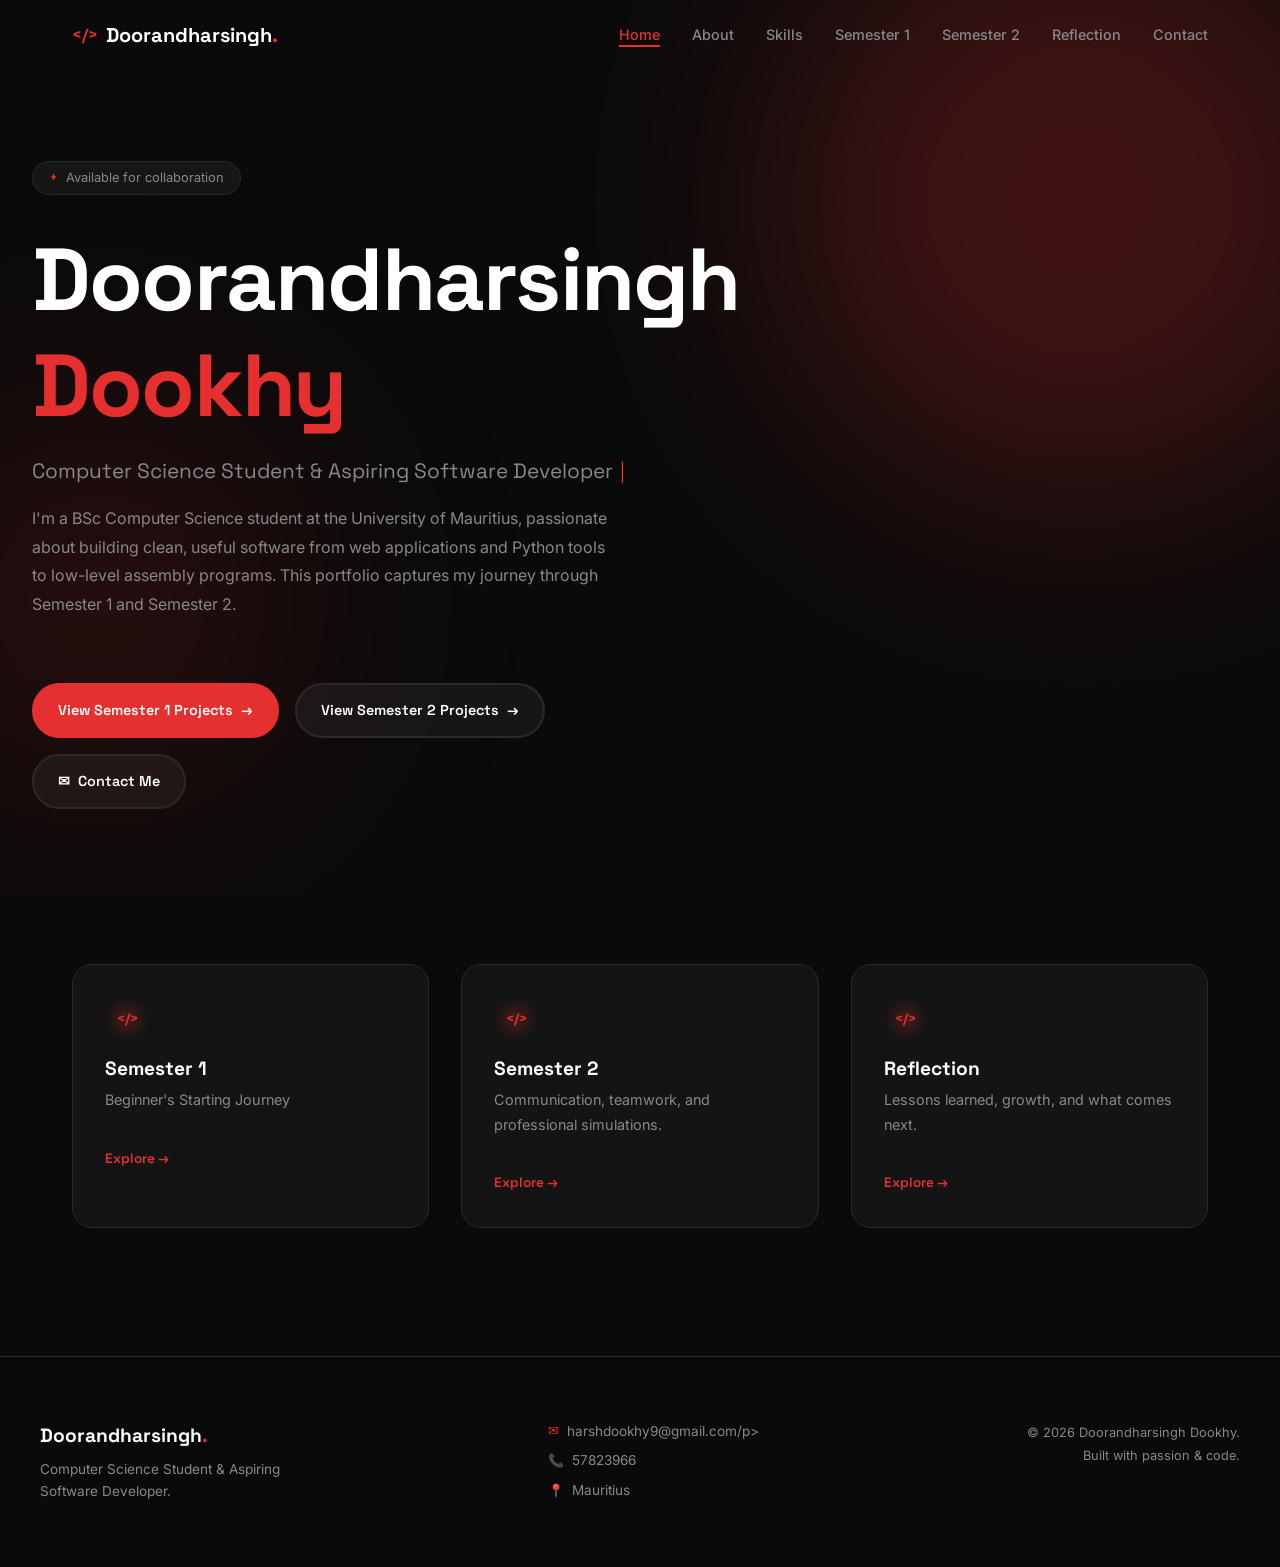
==== commit c5f813be: "describe what you changed" ====
--- a/index.html
+++ b/index.html
@@ -70,7 +70,7 @@
       <a href="index.html" class="logo">
         <!-- The </> icon is written in HTML as text using a <span> -->
         <span class="logo-icon">&lt;/&gt;</span>
-        <span class="logo-text">Dookhy<span class="logo-dot">.</span></span>
+        <span class="logo-text">Doorandharsingh<span class="logo-dot">.</span></span>
       </a>
 
       <!--
@@ -165,7 +165,7 @@
         <!-- SHORT BIO PARAGRAPH -->
         <p class="hero-bio fade-in delay-4">
           I'm a BSc Computer Science student at the University of Mauritius,
-          passionate about building clean, useful software — from web applications
+          passionate about building clean, useful software from web applications
           and Python tools to low-level assembly programs. This portfolio captures
           my journey through Semester 1 and Semester 2.
         </p>
@@ -221,7 +221,7 @@
           </div>
           <h2 class="card-title">Semester 1</h2>
           <p class="card-desc">
-            Foundation of Technical Skills — web, Python, MARIE assembly.
+            Beginner's Starting Journey 
           </p>
           <!-- Internal link to the Semester 1 page -->
           <a href="semester1.html" class="card-link">Explore →</a>
